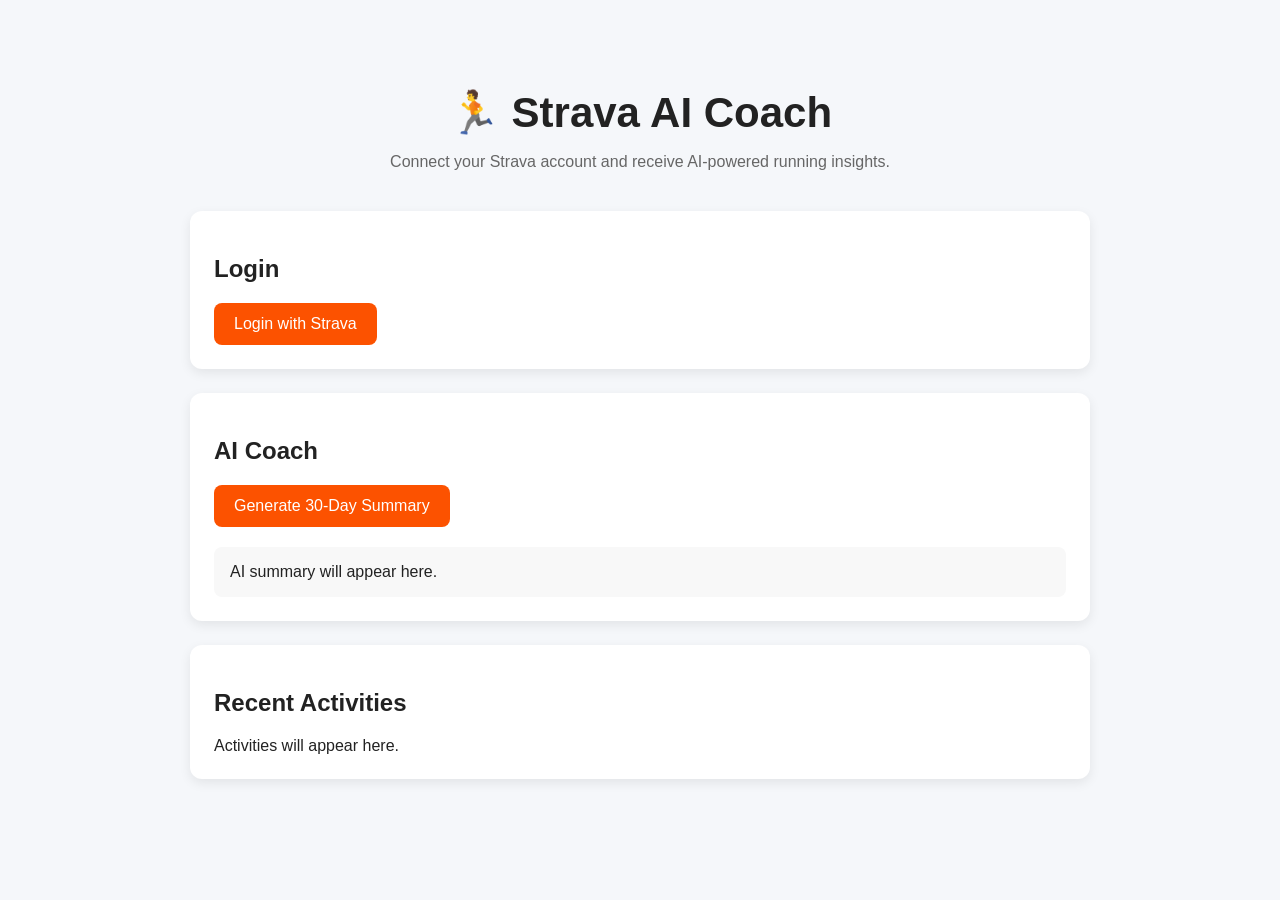
==== frontend/index.html @ 280db850 "Configured front end and generated AI Summary" ====
<!DOCTYPE html>
<html lang="en">

<head>

    <meta charset="UTF-8">

    <meta
        name="viewport"
        content="width=device-width, initial-scale=1.0"
    >

    <title>Strava AI Coach</title>

    <link rel="stylesheet" href="css/styles.css">

</head>

<body>

    <main class="container">

        <header>

            <h1>🏃 Strava AI Coach</h1>

            <p>
                Connect your Strava account and receive AI-powered running insights.
            </p>

        </header>

        <section class="card">

            <h2>Login</h2>

            <button id="login-button">
                Login with Strava
            </button>

        </section>

        <section class="card">

            <h2>AI Coach</h2>

            <button id="summary-button">
                Generate 30-Day Summary
            </button>

            <div id="summary-box">

                AI summary will appear here.

            </div>

        </section>

        <section class="card">

            <h2>Recent Activities</h2>

            <div id="activities-list">

                Activities will appear here.

            </div>

        </section>

    </main>
    <script src="js/app.js"></script>

</body>

</html>
---- frontend/css/styles.css ----
/* ===========================
   GLOBAL STYLES
=========================== */

body {

    margin: 0;

    font-family: Arial, Helvetica, sans-serif;

    background: #f5f7fa;

    color: #222;

}


/* ===========================
   MAIN CONTAINER
=========================== */

.container {

    max-width: 900px;

    margin: 40px auto;

    padding: 20px;

}


/* ===========================
   PAGE HEADER
=========================== */

header {

    text-align: center;

    margin-bottom: 40px;

}

header h1 {

    font-size: 42px;

    margin-bottom: 10px;

}

header p {

    color: #666;

}



/* ===========================
   CARD
=========================== */

.card {

    background: white;

    padding: 24px;

    margin-bottom: 24px;

    border-radius: 12px;

    box-shadow: 0 4px 12px rgba(0,0,0,0.08);

}


/* ===========================
   BUTTONS
=========================== */

button {

    background: #fc5200;

    color: white;

    border: none;

    padding: 12px 20px;

    border-radius: 8px;

    font-size: 16px;

    cursor: pointer;

}

button:hover {

    background: #d94800;

}


/* ===========================
   SUMMARY BOX
=========================== */

#summary-box {

    margin-top: 20px;

    padding: 16px;

    background: #f8f8f8;

    border-radius: 8px;

}


/* ===========================
   ACTIVITIES
=========================== */

#activities-list {

    margin-top: 20px;

}
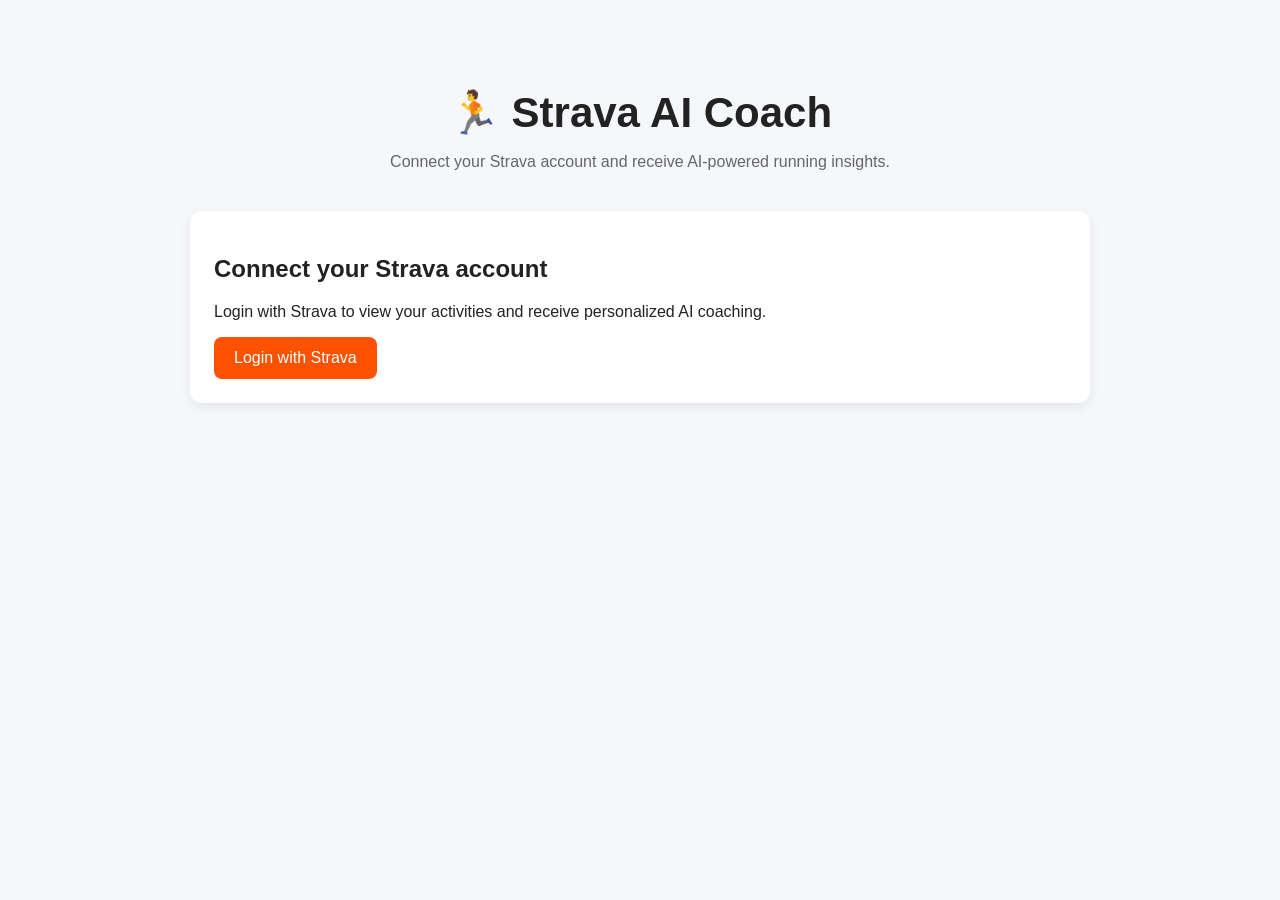
==== commit 83bea000: "Implemented login from frontend and redirecting to dashboard" ====
--- a/frontend/index.html
+++ b/frontend/index.html
@@ -10,7 +10,7 @@
         content="width=device-width, initial-scale=1.0"
     >
 
-    <title>Strava AI Coach</title>
+    <title>Strava AI Coach - Login</title>
 
     <link rel="stylesheet" href="css/styles.css">
 
@@ -25,14 +25,20 @@
             <h1>🏃 Strava AI Coach</h1>
 
             <p>
-                Connect your Strava account and receive AI-powered running insights.
+                Connect your Strava account and receive
+                AI-powered running insights.
             </p>
 
         </header>
 
-        <section class="card">
+        <section class="card login-card">
 
-            <h2>Login</h2>
+            <h2>Connect your Strava account</h2>
+
+            <p>
+                Login with Strava to view your activities
+                and receive personalized AI coaching.
+            </p>
 
             <button id="login-button">
                 Login with Strava
@@ -40,36 +46,9 @@
 
         </section>
 
-        <section class="card">
+    </main>
 
-            <h2>AI Coach</h2>
-
-            <button id="summary-button">
-                Generate 30-Day Summary
-            </button>
-
-            <div id="summary-box">
-
-                AI summary will appear here.
-
-            </div>
-
-        </section>
-
-        <section class="card">
-
-            <h2>Recent Activities</h2>
-
-            <div id="activities-list">
-
-                Activities will appear here.
-
-            </div>
-
-        </section>
-
-    </main>
-    <script src="js/app.js"></script>
+    <script src="js/login.js"></script>
 
 </body>
 
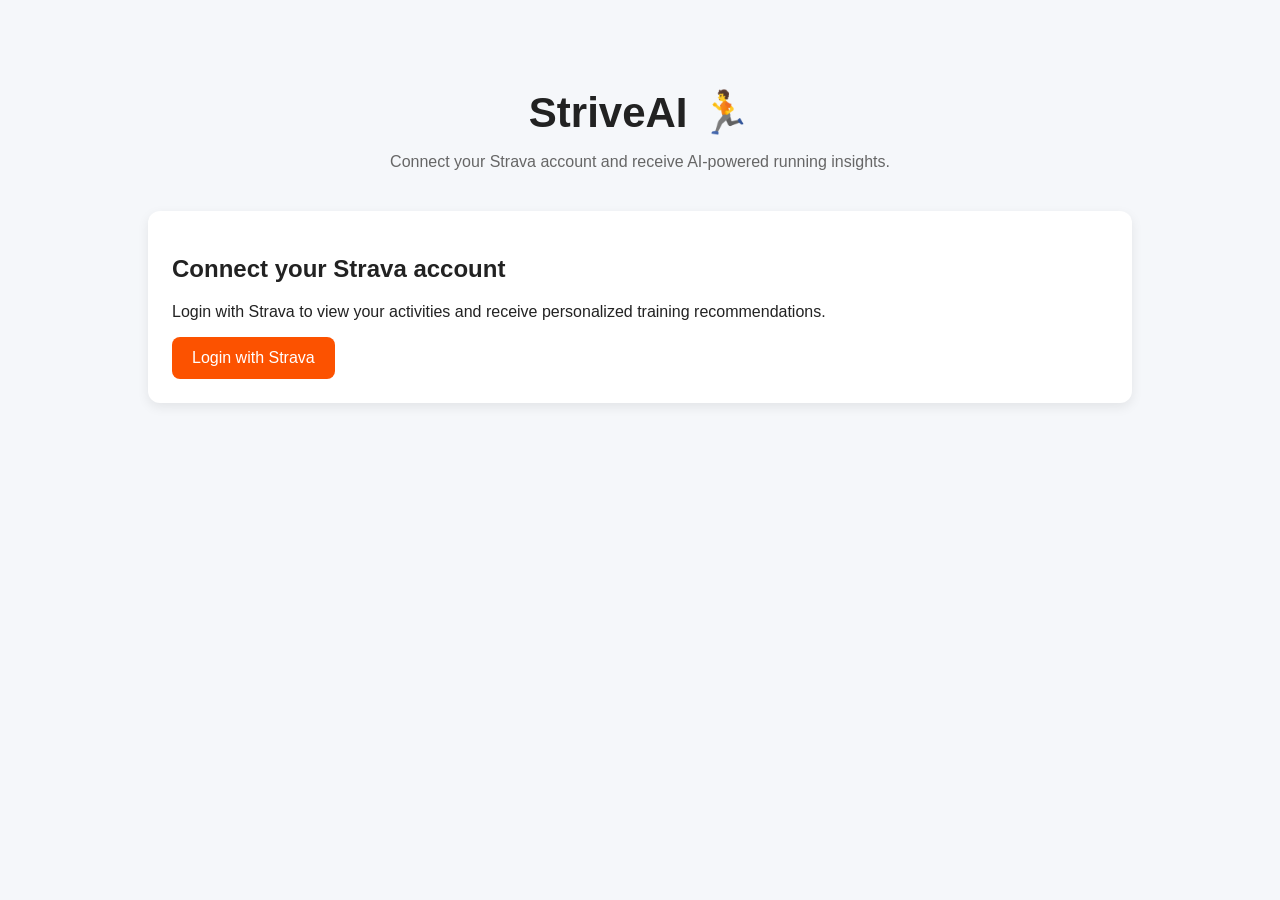
==== commit c3eef78f: "Updated README file and dashboard texts" ====
--- a/frontend/index.html
+++ b/frontend/index.html
@@ -10,7 +10,10 @@
         content="width=device-width, initial-scale=1.0"
     >
 
-    <title>Strava AI Coach - Login</title>
+    <title>StriveAI - Login</title>
+
+    <link rel="icon" type="image/png" href="striveai.png?v=1">
+    <link rel="apple-touch-icon" href="striveai.png?v=1">
 
     <link rel="stylesheet" href="css/styles.css">
 
@@ -22,7 +25,7 @@
 
         <header>
 
-            <h1>🏃 Strava AI Coach</h1>
+            <h1>StriveAI 🏃</h1>
 
             <p>
                 Connect your Strava account and receive
@@ -37,7 +40,7 @@
 
             <p>
                 Login with Strava to view your activities
-                and receive personalized AI coaching.
+                and receive personalized training recommendations.
             </p>
 
             <button id="login-button">
@@ -52,4 +55,4 @@
 
 </body>
 
-</html>+</html>
--- a/frontend/css/styles.css
+++ b/frontend/css/styles.css
@@ -21,13 +21,20 @@
 
 .container {
 
-    max-width: 900px;
+    width: 80%;
+
+    max-width: 1400px;
 
     margin: 40px auto;
 
     padding: 20px;
 
-}
+    box-sizing: border-box;
+
+
+}
+
+
 
 
 /* ===========================
@@ -59,7 +66,7 @@
 
 
 /* ===========================
-   CARD
+   CARDS
 =========================== */
 
 .card {
@@ -76,6 +83,53 @@
 
 }
 
+.top-sport-card{
+
+    background: white;
+
+    padding: 24px;
+
+    margin-bottom: 24px;
+
+    border-radius: 12px;
+
+    box-shadow: 0 4px 12px rgba(0,0,0,0.08);
+
+
+}
+
+.ai-coach-card{
+
+    background: white;
+
+    padding: 24px;
+
+    margin-bottom: 24px;
+
+    border-radius: 12px;
+
+    box-shadow: 0 4px 12px rgba(0,0,0,0.08);
+
+}
+
+.ai-summary-top-sport{
+
+    display :flex;
+    gap : 24px;
+}
+
+.ai-coach-card {
+
+    flex: 6.5;
+
+}
+
+.top-sport-card {
+
+    flex: 3.5;
+
+}
+
 
 /* ===========================
    BUTTONS
@@ -121,14 +175,272 @@
     border-radius: 8px;
 
 }
-
-
-/* ===========================
-   ACTIVITIES
+/* ===========================
+   TOP SPORT SECTION
+=========================== */
+
+#top-sport-section{
+
+    margin-top: 20px;
+
+    padding: 16px;
+
+    background: #f8f8f8;
+
+    border-radius: 8px;
+}
+/* ===========================
+   PERSONALIZED COACHING SECTION
+=========================== */
+
+textarea {
+    width: 100%;
+    box-sizing: border-box;
+    padding: 14px;
+    margin: 12px 0;
+    border: 1px solid #d5d5d5;
+    border-radius: 10px;
+    font: inherit;
+    resize: vertical;
+}
+
+textarea::placeholder {
+    color: #888;
+}
+
+#coaching-box {
+    display: block !important;
+
+    width: 820px !important;
+    max-width: 100% !important;
+
+    height: auto !important;
+    min-height: 0 !important;
+
+    margin-top: 16px;
+    margin-left: 0 !important;
+    margin-right: 0 !important;
+
+    padding: 16px !important;
+
+    box-sizing: border-box;
+    background: #f6f6f6;
+    border-radius: 8px;
+
+    text-align: left !important;
+    line-height: 1.5;
+    white-space: normal;
+}
+
+#coaching-box h3 {
+    margin-top: 0;
+    text-align: left;
+}
+
+#coaching-box ul {
+    padding-left: 20px;
+    text-align: left;
+}
+
+/* ===========================
+   DASHBOARD PROFILE CONTROL
+=========================== */
+
+.dashboard-header {
+    position: relative;
+    display: grid;
+    grid-template-columns: 1fr auto 1fr;
+    align-items: center;
+    gap: 24px;
+}
+
+.dashboard-brand {
+    grid-column: 2;
+    text-align: center;
+}
+
+.dashboard-brand h1,
+.dashboard-brand p {
+    margin-left: 0;
+    margin-right: 0;
+}
+
+.profile-control {
+    position: relative;
+    grid-column: 3;
+    justify-self: end;
+    flex-shrink: 0;
+}
+
+/*#profile-button {
+    background: #fc5200;
+    color: #ffffff;
+    border: 1px solid #ddd;
+    border-radius: 8px;
+    padding: 10px 16px;
+    cursor: pointer;
+    font-size: 16px;
+}
+
+#profile-button:hover {
+    background: #f4f4f4;
+}*/
+
+.profile-menu {
+    position: absolute;
+    right: 0;
+    top: calc(100% + 8px);
+    min-width: 130px;
+    background: white;
+    border: 1px solid #ddd;
+    border-radius: 8px;
+    padding: 8px;
+    box-shadow: 0 4px 12px rgba(0, 0, 0, 0.12);
+    z-index: 10;
+}
+
+#logout-button {
+    width: 100%;
+    background: transparent;
+    color: #222;
+    text-align: left;
+    padding: 10px;
+    border-radius: 6px;
+    cursor: pointer;
+}
+
+#logout-button:hover {
+    background: #f2f2f2;
+}
+
+
+/* ===========================
+   RECENT ACTIVITIES
 =========================== */
 
 #activities-list {
+    display: flex;
+    flex-direction: column;
+    gap: 20px;
+}
+
+
+.activity-card {
+    background: white;
+
+    padding: 17px;
+
+    border-radius: 10px;
+
+    border: 1px solid #e5e7eb;
+
+    box-shadow: 0 3px 9px rgba(0, 0, 0, 0.06);
+}
+
+
+.activity-card h3 {
+    margin: 0 0 6px 0;
+    font-size: 21px;
+}
+
+
+.activity-date {
+    margin: 0 0 10px 0;
+    color: #6b7280;
+    font-size: 14px;
+}
+
+.activity-type {
+
+    display: inline-block;
+
+    margin-bottom: 14px;
+
+    font-weight: bold;
+
+    color: #fc5200;
+}
+
+
+.activity-metrics {
+
+    display: grid;
+
+    grid-template-columns:
+        repeat(3, 1fr);
+
+    gap: 16px;
+}
+
+
+.activity-metric {
+
+    display: flex;
+
+    flex-direction: column;
+
+    gap: 4px;
+}
+
+
+.activity-metric strong {
+
+    font-size: 16px;
+
+    color: #111827;
+}
+
+
+.activity-metric span {
+
+    font-size: 10px;
+
+    color: #6b7280;
+}
+
+
+#activities-footer {
 
     margin-top: 20px;
 
-}+    padding: 16px;
+
+    text-align: center;
+
+    color: #6b7280;
+
+    background: #f8fafc;
+
+    border-radius: 8px;
+
+    font-size: 15px;
+}
+
+
+/* ===========================
+   MOBILE
+=========================== */
+
+@media (max-width: 700px) {
+
+    .dashboard-header {
+        grid-template-columns: 1fr auto;
+        align-items: center;
+    }
+
+    .dashboard-brand {
+        grid-column: 1;
+        text-align: left;
+    }
+
+    .profile-control {
+        grid-column: 2;
+    }
+
+    .activity-metrics {
+
+        grid-template-columns:
+            repeat(2, 1fr);
+    }
+
+}
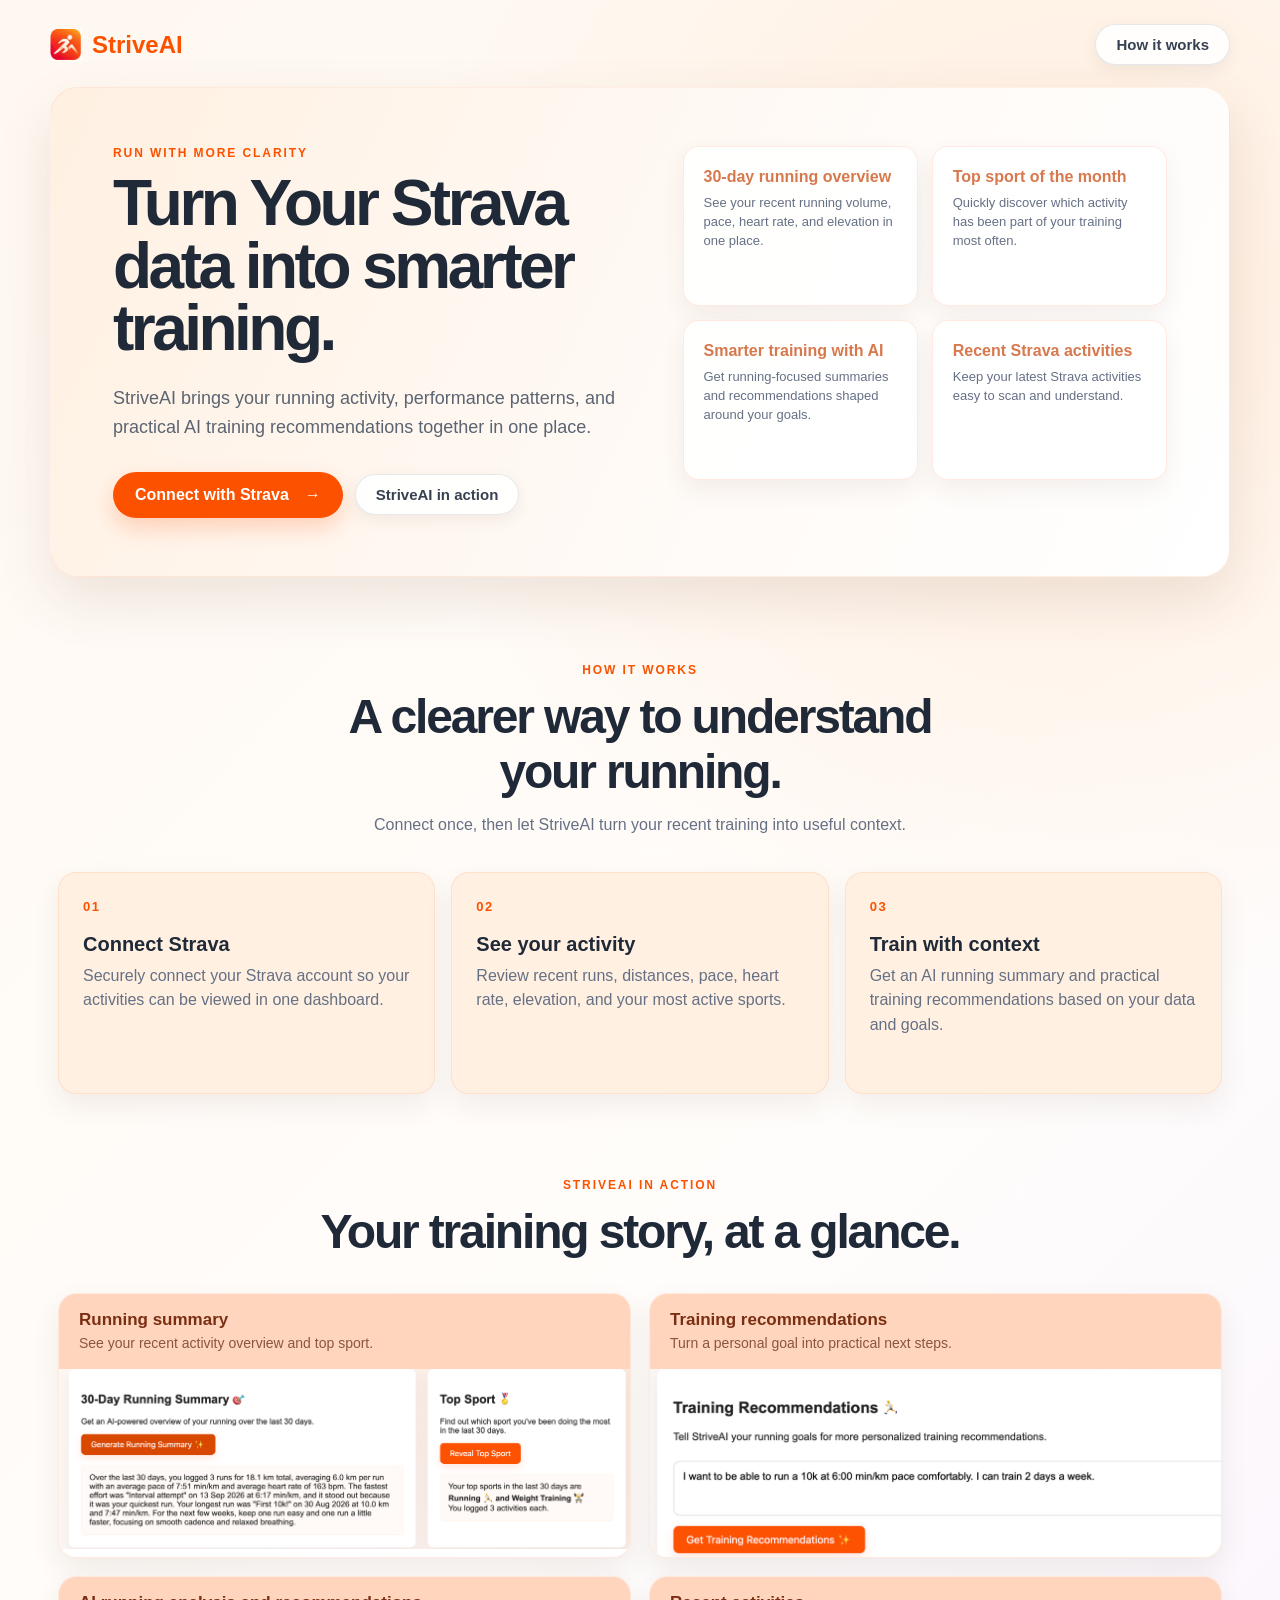
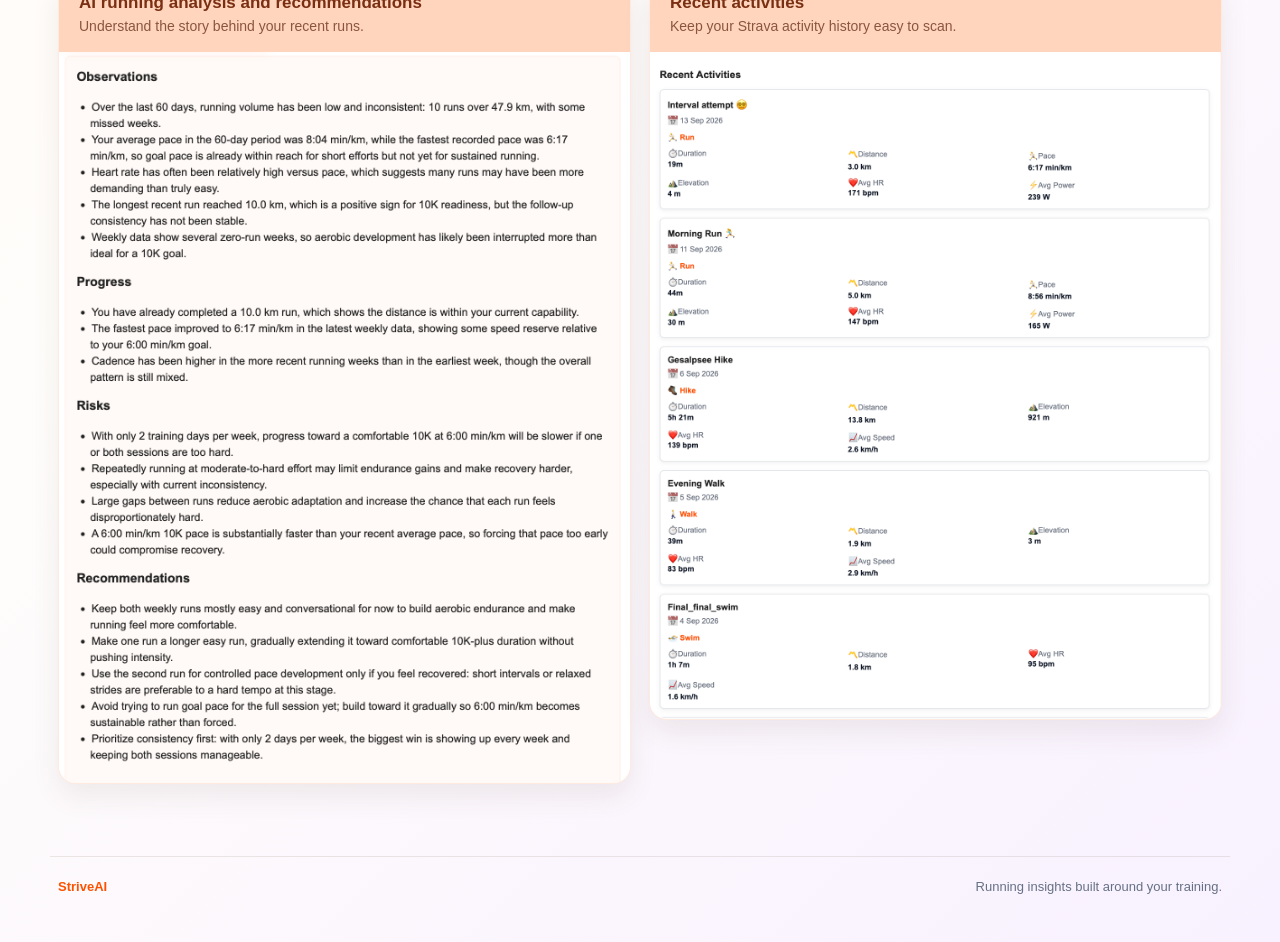
==== commit c36bc0e4: "Improve landing page, gallery, loading states, and README demo" ====
--- a/frontend/index.html
+++ b/frontend/index.html
@@ -2,57 +2,153 @@
 <html lang="en">
 
 <head>
+    <meta charset="UTF-8">
+    <meta name="viewport" content="width=device-width, initial-scale=1.0">
 
-    <meta charset="UTF-8">
+    <title>StriveAI - Running insights for every run</title>
 
-    <meta
-        name="viewport"
-        content="width=device-width, initial-scale=1.0"
-    >
-
-    <title>StriveAI - Login</title>
-
-    <link rel="icon" type="image/png" href="striveai.png?v=1">
-    <link rel="apple-touch-icon" href="striveai.png?v=1">
-
+    <link rel="icon" type="image/png" href="striveAI.png?v=1">
+    <link rel="apple-touch-icon" href="striveAI.png?v=1">
     <link rel="stylesheet" href="css/styles.css">
-
 </head>
 
-<body>
+<body class="landing-page">
+    <main class="landing-shell">
+        <nav class="landing-nav" aria-label="Main navigation">
+            <a class="landing-brand" href="/" aria-label="StriveAI home">
+                <img src="striveAI.png" alt="" aria-hidden="true">
+                <span>StriveAI</span>
+            </a>
 
-    <main class="container">
+            <a class="how-it-works-link" href="#how-it-works">
+                How it works
+            </a>
+        </nav>
 
-        <header>
+        <section class="landing-hero" aria-labelledby="landing-title">
+            <div class="hero-copy">
+                <p class="hero-eyebrow">RUN WITH MORE CLARITY</p>
+                <h1 id="landing-title">
+                    Turn Your Strava<br>
+                    data into smarter<br>
+                    training.
+                </h1>
+                <p class="hero-description">
+                    StriveAI brings your running activity, performance patterns,
+                    and practical AI training recommendations together in one place.
+                </p>
 
-            <h1>StriveAI 🏃</h1>
+                <div class="hero-actions">
+                    <button id="login-button" type="button">
+                        Connect with Strava <span aria-hidden="true">→</span>
+                    </button>
+                    <a class="hero-secondary-action" href="#gallery">
+                        StriveAI in action
+                    </a>
+                </div>
+            </div>
 
-            <p>
-                Connect your Strava account and receive
-                AI-powered running insights.
-            </p>
+            <div class="landing-features" aria-label="StriveAI features">
+                <article class="landing-feature-card">
+                    <h2>30-day running overview</h2>
+                    <p>See your recent running volume, pace, heart rate, and elevation in one place.</p>
+                </article>
 
-        </header>
+                <article class="landing-feature-card">
+                    <h2>Top sport of the month</h2>
+                    <p>Quickly discover which activity has been part of your training most often.</p>
+                </article>
 
-        <section class="card login-card">
+                <article class="landing-feature-card">
+                    <h2>Smarter training with AI</h2>
+                    <p>Get running-focused summaries and recommendations shaped around your goals.</p>
+                </article>
 
-            <h2>Connect your Strava account</h2>
-
-            <p>
-                Login with Strava to view your activities
-                and receive personalized training recommendations.
-            </p>
-
-            <button id="login-button">
-                Login with Strava
-            </button>
-
+                <article class="landing-feature-card">
+                    <h2>Recent Strava activities</h2>
+                    <p>Keep your latest Strava activities easy to scan and understand.</p>
+                </article>
+            </div>
         </section>
 
+        <section id="how-it-works" class="how-it-works-section" aria-labelledby="how-it-works-title">
+            <div class="section-heading">
+                <p class="section-kicker">HOW IT WORKS</p>
+                <h2 id="how-it-works-title">A clearer way to understand your running.</h2>
+                <p>
+                    Connect once, then let StriveAI turn your recent training into useful context.
+                </p>
+            </div>
+
+            <div class="how-it-works-grid">
+                <article class="how-it-works-step">
+                    <span class="step-number">01</span>
+                    <h3>Connect Strava</h3>
+                    <p>Securely connect your Strava account so your activities can be viewed in one dashboard.</p>
+                </article>
+
+                <article class="how-it-works-step">
+                    <span class="step-number">02</span>
+                    <h3>See your activity</h3>
+                    <p>Review recent runs, distances, pace, heart rate, elevation, and your most active sports.</p>
+                </article>
+
+                <article class="how-it-works-step">
+                    <span class="step-number">03</span>
+                    <h3>Train with context</h3>
+                    <p>Get an AI running summary and practical training recommendations based on your data and goals.</p>
+                </article>
+            </div>
+        </section>
+
+        <section id="gallery" class="gallery-section" aria-labelledby="gallery-title">
+            <div class="section-heading gallery-heading">
+                <p class="section-kicker">STRIVEAI IN ACTION</p>
+                <h2 id="gallery-title">Your training story, at a glance.</h2>
+            </div>
+
+            <div class="gallery-grid">
+                <figure class="gallery-card">
+                    <figcaption>
+                        <strong>Running summary</strong>
+                        <span>See your recent activity overview and top sport.</span>
+                    </figcaption>
+                    <img src="images/summary_top_sport.png" alt="StriveAI running summary and top sport view">
+                </figure>
+
+                <figure class="gallery-card">
+                    <figcaption>
+                        <strong>Training recommendations</strong>
+                        <span>Turn a personal goal into practical next steps.</span>
+                    </figcaption>
+                    <img src="images/coach.png" alt="StriveAI training recommendations view">
+                </figure>
+
+                <figure class="gallery-card">
+                    <figcaption>
+                        <strong>AI running analysis and recommendations</strong>
+                        <span>Understand the story behind your recent runs.</span>
+                    </figcaption>
+                    <img src="images/ai_analysis.png" alt="StriveAI AI running analysis view">
+                </figure>
+
+                <figure class="gallery-card">
+                    <figcaption>
+                        <strong>Recent activities</strong>
+                        <span>Keep your Strava activity history easy to scan.</span>
+                    </figcaption>
+                    <img src="images/recent_activities.png" alt="StriveAI recent activities list">
+                </figure>
+            </div>
+        </section>
+
+        <footer class="landing-footer">
+            <span>StriveAI</span>
+            <span>Running insights built around your training.</span>
+        </footer>
     </main>
 
     <script src="js/login.js"></script>
-
 </body>
 
 </html>
--- a/frontend/css/styles.css
+++ b/frontend/css/styles.css
@@ -174,6 +174,28 @@
 
     border-radius: 8px;
 
+}
+
+.loading-state {
+    display: inline-flex;
+    align-items: center;
+    gap: 10px;
+}
+
+.loading-spinner {
+    display: inline-block;
+    width: 16px;
+    height: 16px;
+    border: 3px solid rgba(252, 82, 0, 0.22);
+    border-top-color: #fc5200;
+    border-radius: 50%;
+    animation: spin 0.8s linear infinite;
+}
+
+@keyframes spin {
+    to {
+        transform: rotate(360deg);
+    }
 }
 /* ===========================
    TOP SPORT SECTION
@@ -444,3 +466,328 @@
     }
 
 }
+
+/* ===========================
+   LANDING PAGE
+=========================== */
+
+html {
+    scroll-behavior: smooth;
+}
+
+.landing-page {
+    min-height: 100vh;
+    background:
+        radial-gradient(circle at 85% 12%, rgba(255, 210, 172, 0.35), transparent 28%),
+        linear-gradient(135deg, #fff8f1 0%, #fffdfb 52%, #f8f1ff 100%);
+}
+
+.landing-shell {
+    width: min(1180px, calc(100% - 48px));
+    margin: 0 auto;
+    padding: 24px 0 48px;
+}
+
+.landing-page .landing-nav {
+    display: flex;
+    align-items: center;
+    justify-content: space-between;
+    gap: 24px;
+    margin: 0 0 22px;
+    text-align: left;
+}
+
+.landing-brand {
+    display: inline-flex;
+    align-items: center;
+    gap: 10px;
+    color: #fc5200;
+    font-size: 24px;
+    font-weight: 800;
+    text-decoration: none;
+}
+
+.landing-brand img {
+    width: 32px;
+    height: 32px;
+    object-fit: contain;
+}
+
+.how-it-works-link,
+.hero-secondary-action {
+    color: #374151;
+    background: rgba(255, 255, 255, 0.9);
+    border: 1px solid rgba(55, 65, 81, 0.12);
+    border-radius: 999px;
+    padding: 11px 20px;
+    font-size: 15px;
+    font-weight: 700;
+    text-decoration: none;
+    box-shadow: 0 5px 16px rgba(91, 62, 42, 0.08);
+    transition: transform 160ms ease, box-shadow 160ms ease;
+}
+
+.how-it-works-link:hover,
+.hero-secondary-action:hover {
+    color: #fc5200;
+    transform: translateY(-1px);
+    box-shadow: 0 8px 20px rgba(91, 62, 42, 0.12);
+}
+
+.landing-hero {
+    display: grid;
+    grid-template-columns: minmax(0, 1.05fr) minmax(420px, 0.95fr);
+    align-items: center;
+    gap: 34px;
+    padding: 58px 62px;
+    border-radius: 28px;
+    background:
+        linear-gradient(115deg, #fff0e1 0%, #fffaf6 55%, #ffffff 100%);
+    border: 1px solid rgba(252, 82, 0, 0.08);
+    box-shadow: 0 22px 55px rgba(110, 65, 36, 0.12);
+}
+
+.hero-copy {
+    max-width: 760px;
+}
+
+.hero-eyebrow,
+.section-kicker {
+    margin: 0 0 12px;
+    color: #fc5200;
+    font-size: 12px;
+    font-weight: 800;
+    letter-spacing: 0.16em;
+}
+
+.hero-copy h1 {
+    margin: 0;
+    max-width: 650px;
+    color: #1f2937;
+    font-size: clamp(42px, 5vw, 72px);
+    line-height: 0.98;
+    letter-spacing: -0.055em;
+}
+
+.hero-description {
+    max-width: 570px;
+    margin: 24px 0 0;
+    color: #5b6472;
+    font-size: 18px;
+    line-height: 1.6;
+}
+
+.hero-actions {
+    display: flex;
+    align-items: center;
+    gap: 12px;
+    margin-top: 30px;
+}
+
+.landing-page #login-button {
+    display: inline-flex;
+    align-items: center;
+    gap: 16px;
+    background: #fc5200;
+    padding: 14px 22px;
+    border-radius: 999px;
+    font-size: 16px;
+    font-weight: 700;
+    box-shadow: 0 10px 22px rgba(252, 82, 0, 0.22);
+}
+
+.landing-page #login-button:hover {
+    background: #dc4500;
+}
+
+.how-it-works-section,
+.gallery-section {
+    scroll-margin-top: 24px;
+    padding: 86px 8px 12px;
+}
+
+.landing-features {
+    display: grid;
+    grid-template-columns: repeat(2, minmax(0, 1fr));
+    gap: 14px;
+    margin: 0;
+    align-self: start;
+    align-content: start;
+}
+
+.landing-feature-card {
+    height: 160px;
+    padding: 20px;
+    align-self: start;
+    box-sizing: border-box;
+    border: 1px solid rgba(252, 82, 0, 0.12);
+    border-radius: 16px;
+    background: rgba(255, 255, 255, 0.88);
+    box-shadow: 0 10px 24px rgba(87, 62, 47, 0.07);
+}
+
+.landing-feature-card h2 {
+    margin: 0 0 8px;
+    color: #d7784d;
+    font-size: 16px;
+    line-height: 1.2;
+}
+
+.landing-feature-card p {
+    margin: 0;
+    color: #667085;
+    font-size: 13px;
+    line-height: 1.45;
+}
+
+.section-heading {
+    max-width: 680px;
+    margin: 0 auto 34px;
+    text-align: center;
+}
+
+.section-heading h2 {
+    margin: 0;
+    color: #1f2937;
+    font-size: clamp(30px, 4vw, 48px);
+    letter-spacing: -0.045em;
+}
+
+.section-heading > p:last-child {
+    margin: 14px auto 0;
+    color: #667085;
+    font-size: 16px;
+    line-height: 1.55;
+}
+
+.how-it-works-grid {
+    display: grid;
+    grid-template-columns: repeat(3, 1fr);
+    gap: 16px;
+}
+
+.how-it-works-step {
+    min-height: 172px;
+    padding: 24px;
+    border: 1px solid rgba(252, 82, 0, 0.1);
+    border-radius: 18px;
+    background: #fff0e1;
+    box-shadow: 0 12px 28px rgba(87, 62, 47, 0.08);
+}
+
+.step-number {
+    color: #fc5200;
+    font-size: 13px;
+    font-weight: 800;
+    letter-spacing: 0.12em;
+}
+
+.how-it-works-step h3 {
+    margin: 18px 0 8px;
+    color: #1f2937;
+    font-size: 20px;
+}
+
+.how-it-works-step p {
+    margin: 0;
+    color: #667085;
+    line-height: 1.55;
+}
+
+.gallery-section {
+    padding-top: 72px;
+}
+
+.gallery-grid {
+    display: grid;
+    grid-template-columns: repeat(2, minmax(0, 1fr));
+    gap: 18px;
+    align-items: start;
+}
+
+.gallery-card {
+    overflow: hidden;
+    margin: 0;
+    border: 1px solid rgba(252, 82, 0, 0.12);
+    border-radius: 18px;
+    background: #ffffff;
+    box-shadow: 0 12px 28px rgba(87, 62, 47, 0.09);
+}
+
+/* Keep the two top gallery cards aligned while preserving natural image sizes. */
+.gallery-card:nth-child(-n + 2) {
+    align-self: stretch;
+}
+
+.gallery-card img {
+    display: block;
+    width: 100%;
+    height: auto;
+    object-fit: contain;
+    object-position: center;
+    background: #fff8f2;
+}
+
+.gallery-card figcaption {
+    display: flex;
+    flex-direction: column;
+    gap: 5px;
+    padding: 16px 20px 18px;
+    background: #ffd5bd;
+}
+
+.gallery-card figcaption strong {
+    color: #7a2f13;
+    font-size: 17px;
+}
+
+.gallery-card figcaption span {
+    color: #8b553e;
+    font-size: 14px;
+}
+
+.landing-footer {
+    display: flex;
+    justify-content: space-between;
+    gap: 16px;
+    margin-top: 60px;
+    padding: 22px 8px 0;
+    border-top: 1px solid rgba(100, 72, 50, 0.12);
+    color: #667085;
+    font-size: 13px;
+}
+
+.landing-footer span:first-child {
+    color: #fc5200;
+    font-weight: 800;
+}
+
+/* ===========================
+   DASHBOARD VISUAL POLISH
+=========================== */
+
+.dashboard-page {
+    min-height: 100vh;
+    background:
+        radial-gradient(circle at 92% 5%, rgba(255, 211, 177, 0.42), transparent 24%),
+        linear-gradient(135deg, #fff8f1 0%, #f9f6ff 52%, #eef7ff 100%);
+}
+
+.dashboard-page .card,
+.dashboard-page .top-sport-card,
+.dashboard-page .ai-coach-card {
+    border: 1px solid rgba(255, 255, 255, 0.85);
+    box-shadow: 0 12px 30px rgba(62, 52, 46, 0.08);
+}
+
+.dashboard-page button {
+    box-shadow: 0 7px 16px rgba(252, 82, 0, 0.14);
+}
+
+.dashboard-page #summary-box,
+.dashboard-page #top-sport-section,
+.dashboard-page #coaching-box,
+.dashboard-page #activities-footer {
+    background: #fffaf7;
+    border: 1px solid rgba(252, 82, 0, 0.06);
+}
